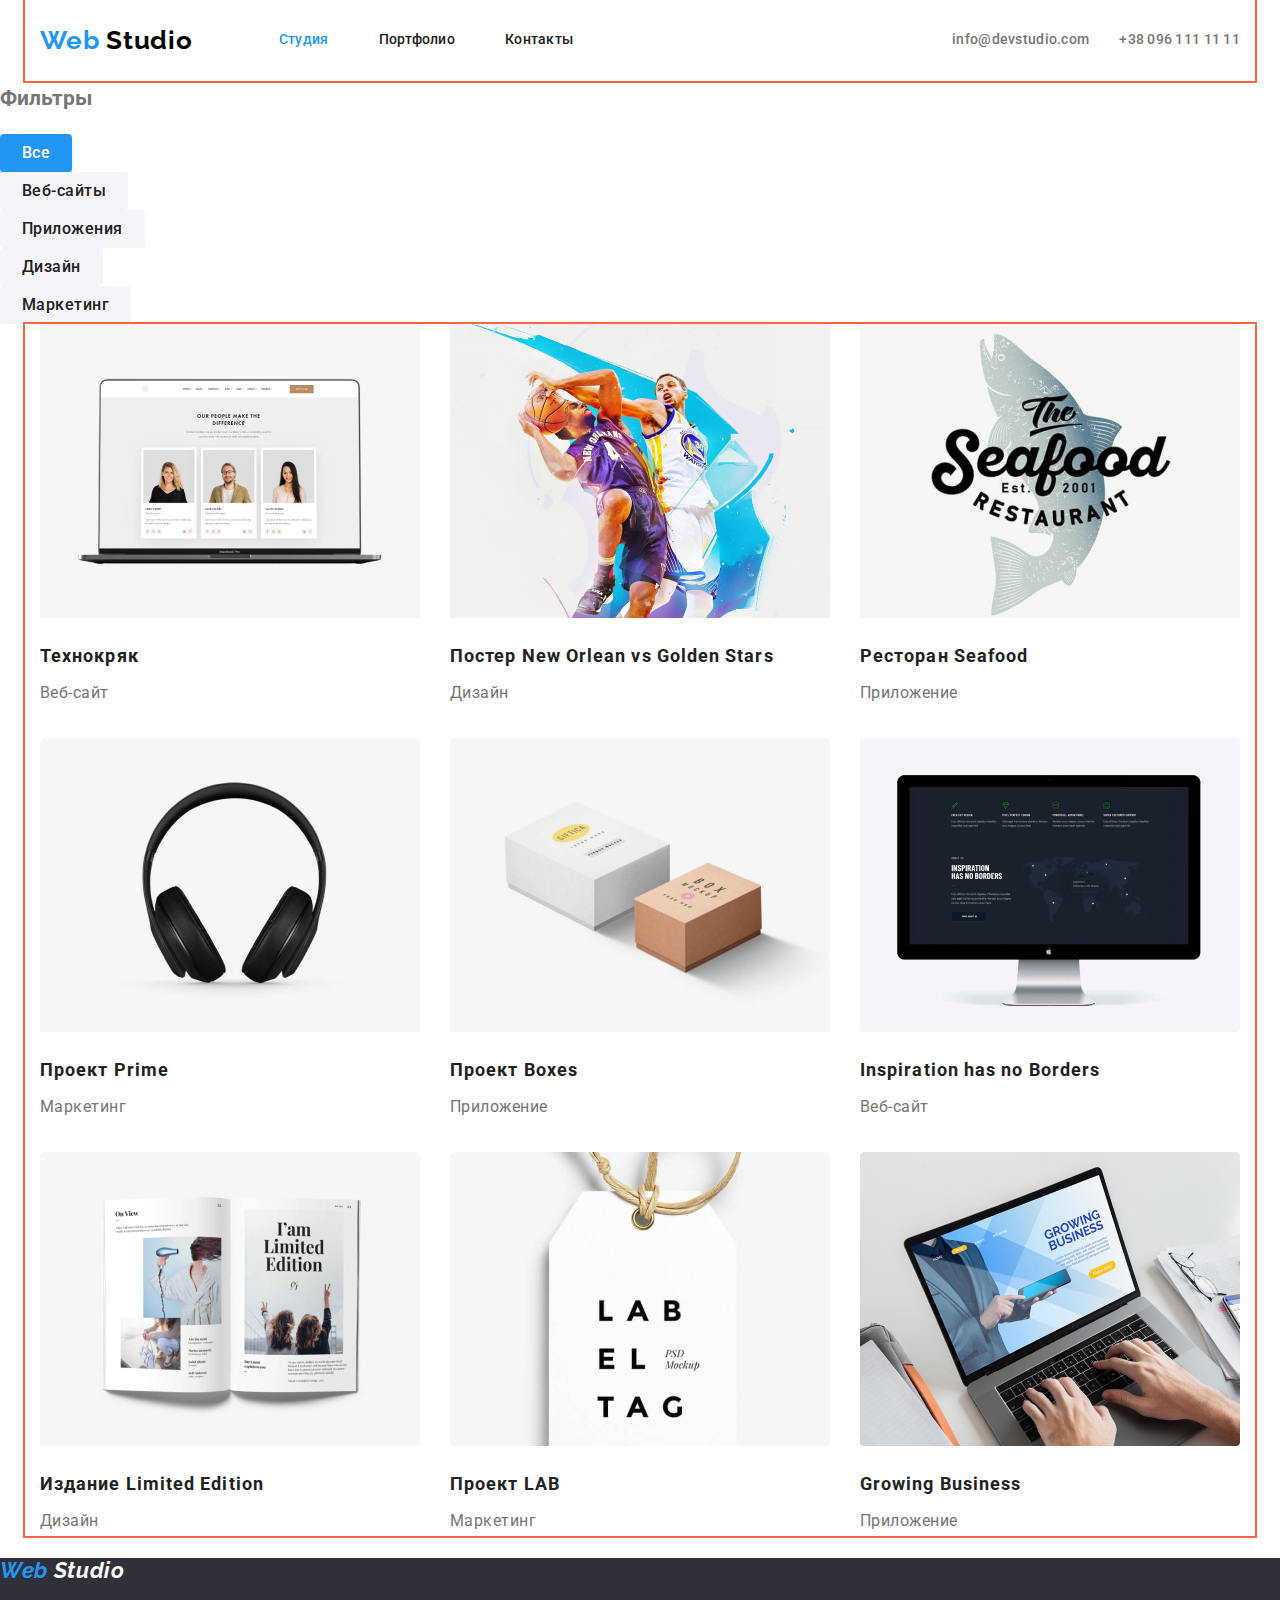
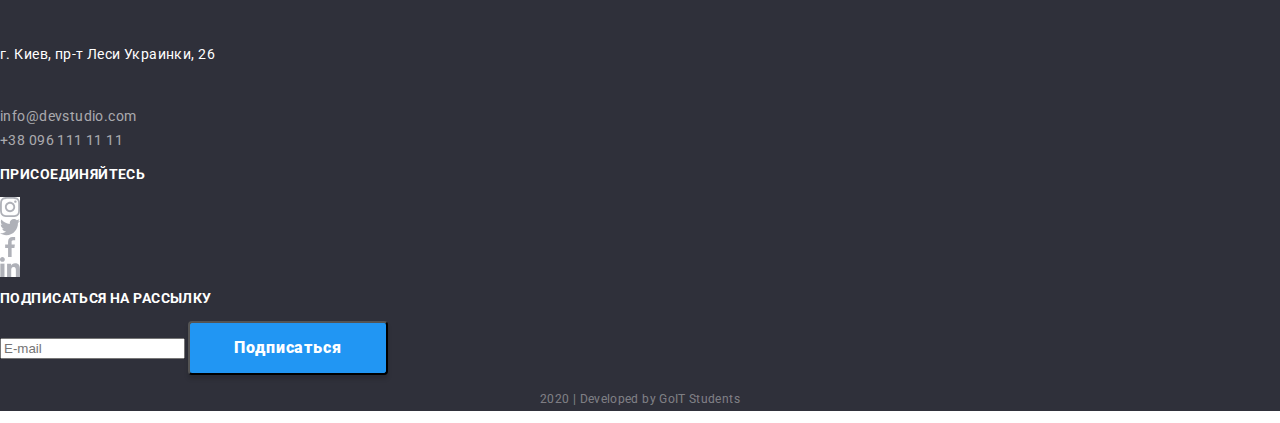
==== portfolio.html @ 49955fef "adds Portfolio examples flex styles" ====
<!DOCTYPE html>
<html lang="en">
<head>
  <meta charset="UTF-8">
  <meta name="viewport" content="width=device-width, initial-scale=1.0">
  <link href="https://fonts.googleapis.com/css2?family=Raleway:wght@700&family=Roboto:wght@400;500;700;900&display=swap" rel="stylesheet">
  <link rel="stylesheet" href="./css/styles.css">
  <title>Portfolio</title>
</head>
<body>
  <header>
    <div class="container topline">
      <nav class="main-nav"> 
        <a href="./index.html" class="logo ancor"><span class="web">Web</span> Studio</a>
  
        <ul class="site-nav list">
          <li class="item"><a href="./index.html" class="link current ancor">Студия</a></li>
          <li class="item"><a href="./portfolio.html" class="link ancor">Портфолио</a></li>
          <li class="item"><a href="#" class="link ancor">Контакты</a></li>
        </ul>
      </nav>
  
      <ul class="site-auth list">
        <li class="item"><a href="mailto:info@devstudio.com" class="link ancor">
          <!-- <img src="./images/mail.svg" alt="иконка"/> -->
          info@devstudio.com</a></li>
        <li class="item"><a href="tel:+380961111111" class="link ancor">
          <!-- <img src="./images/tel.svg" alt="иконка"/> -->
          +38 096 111 11 11</a></li>
      </ul>
    </div>
  </header>

  <main class="main">

  <!-- Filters -->
  <section>
    <h2>Фильтры</h2> <!--заголовок должен быть скрыт  -->
    <ul class="list">
      <li><a href="#" class="button-primary ancor">Все</a></li>
      <li><a href="#" class="button-secondary ancor">Веб-сайты</a></li>
      <li><a href="#" class="button-secondary ancor">Приложения</a></li>
      <li><a href="#" class="button-secondary ancor">Дизайн</a></li>
      <li><a href="#" class="button-secondary ancor">Маркетинг</a></li>
    </ul>
  </section>

  
  <!-- Rows -->
  <section>
    <h1 class="examples-main-header">Примеры работ</h1> <!-- заголовок должен быть скрыт  -->
    <div class="container">
      <ul class="examples list flex-examples">
        <li class="flex-examples-elements">
          <a href="#"><img src="./images/techno.jpg" alt="Технокряк"></a>
          <p class="examples-text">Технокряк это современная площадка распространения коронавируса. Компании используют эту платформу для цифрового шпионажа и атак на защищённые сервера конкурентов.</p>
          <h2 class="examples-headings">Технокряк</h2>
          <p class="examples-type">Веб-сайт</p>
        </li>
        <li class="flex-examples-elements">
          <a href="#"><img src="./images/poster.jpg" alt="Постер New Orlean vs Golden Stars"></a>
          <p class="examples-text">Технокряк это современная площадка распространения коронавируса. Компании используют эту платформу для цифрового шпионажа и атак на защищённые сервера конкурентов.</p>
          <h2 class="examples-headings">Постер New Orlean vs Golden Stars</h2>
          <p class="examples-type">Дизайн</p>
        </li>
        <li class="flex-examples-elements">
          <a href="#"><img src="./images/seafood.jpg" alt="Ресторан Seafood"></a>
          <p class="examples-text">Технокряк это современная площадка распространения коронавируса. Компании используют эту платформу для цифрового шпионажа и атак на защищённые сервера конкурентов.</p>
          <h2 class="examples-headings">Ресторан Seafood</h2>
          <p class="examples-type">Приложение</p>
        </li>
        <li class="flex-examples-elements">
          <a href="#"><img src="./images/headphones.jpg" alt="Наушники"></a>
          <p class="examples-text">Технокряк это современная площадка распространения коронавируса. Компании используют эту платформу для цифрового шпионажа и атак на защищённые сервера конкурентов.</p>
          <h2 class="examples-headings">Проект Prime</h2>
          <p class="examples-type">Маркетинг</p>
        </li>
        <li class="flex-examples-elements">
          <a href="#"><img src="./images/boxes.jpg" alt="Ящики"></a>
          <p class="examples-text">Технокряк это современная площадка распространения коронавируса. Компании используют эту платформу для цифрового шпионажа и атак на защищённые сервера конкурентов.</p>
          <h2 class="examples-headings">Проект Boxes</h2>
          <p class="examples-type">Приложение</p>
        </li>
        <li class="flex-examples-elements">
          <a href="#"><img src="./images/comp.jpg" alt="Монитор"></a>
          <p class="examples-text">Технокряк это современная площадка распространения коронавируса. Компании используют эту платформу для цифрового шпионажа и атак на защищённые сервера конкурентов.</p>
          <h2 class="examples-headings">Inspiration has no Borders</h2>
          <p class="examples-type">Веб-сайт</p>
        </li>
        <li class="flex-examples-elements">
          <a href="#"><img src="./images/magazine.jpg" alt="Журнал"></a>
          <p class="examples-text">Технокряк это современная площадка распространения коронавируса. Компании используют эту платформу для цифрового шпионажа и атак на защищённые сервера конкурентов.</p>
          <h2 class="examples-headings">Издание Limited Edition</h2>
          <p class="examples-type">Дизайн</p>
        </li>
        <li class="flex-examples-elements">
          <a href="#"><img src="./images/lab.jpg" alt="Этикетка"></a>
          <p class="examples-text">Технокряк это современная площадка распространения коронавируса. Компании используют эту платформу для цифрового шпионажа и атак на защищённые сервера конкурентов.</p>
          <h2 class="examples-headings">Проект LAB</h2>
          <p class="examples-type">Маркетинг</p>
        </li>
        <li class="flex-examples-elements">
          <a href="#"><img src="./images/desctop.jpg" alt="Ноутбук"></a>
          <p class="examples-text">Технокряк это современная площадка распространения коронавируса. Компании используют эту платформу для цифрового шпионажа и атак на защищённые сервера конкурентов.</p>
          <h2 class="examples-headings">Growing Business</h2>
          <p class="examples-type">Приложение</p>
        </li>
    </ul>
     
    </div>
    
  </section>

</main>

 <!-- Footer -->  
 <footer class="footer">
  <address class="address">
    <p class="footer-logo"><span class="web">Web</span> Studio</p><br>
    <p class="exact-address">г. Киев, пр-т Леси Украинки, 26</p> <br>
    <a href="mailto:info@devstudio.com" class="footer-contact ancor">info@devstudio.com</a><br>
    <a href="tel:+380961111111" class="footer-contact ancor">+38 096 111 11 11</a>
  </address>

  <p class="connect">Присоединяйтесь</p>
  <ul class="list">
    <li><a href="#" aria-label="Ссылка на Instagram"><img src="./images/insta_white.svg" alt="Instagram"></a></li>
    <li><a href="#" aria-label="Ссылка на Twitter"><img src="./images/twit.svg" alt="Twitter"></a></li>
    <li><a href="#" aria-label="Ссылка на Facebook"><img src="./images/fb.svg" alt="Facebook"></a></li>
    <li><a href="#" aria-label="Ссылка на Linkedin"><img src="./images/in.svg" alt="Linkedin"></a></li>
  </ul>

  
  <p class="connect">Подписаться на рассылку</p>
  <input type="email" placeholder="E-mail" class="email">
  <button class="button btn-add">Подписаться</button>

  <p class="signature">2020 | Developed by GoIT Students</p>

</footer>

</body>

</html>
---- css/styles.css ----
/* Палитра */
:root {
  --primary-text-color: #757575;
  --titles-text-color: #212121;
  --accent-text-color: #2196F3;
  --main-title-color: #FFFFFF;
  --logo-text-color: #000000;
  --header-background-color: #FFFFFF;
  --main-background-color: #ffffff;
  --team-background-color: #F5F4FA;
  --footer-background-color: #2F303A;
  --footer-opaque-color: rgba(255, 255, 255, 0.6);
  --signature-text-color: rgba(255, 255, 255, 0.4);
}

html {
  box-sizing: border-box;
}

*,
*::before,
*::after {
  box-sizing: inherit;
}
/* Утилиты */
/* хотя можно было просто к <ul> и <a> применить глобально */
.list {
  list-style: none;
  padding: 0;
  margin: 0;
}

.ancor {
  text-decoration: none;
}

img {
 display: block;
}

h1, h2, h3 {
  margin-top: 0;
  /* margin-bottom: 0; */
}


body {
  color: var(--primary-text-color);
  font-family: Roboto, sans-serif;
  font-weight: 400;
  font-size: 14px;
  line-height: 1.71;
  margin: 0;
}

.container {
  width: 1230px;
  padding-left: 15px;
  padding-right: 15px;
  margin-left: auto;
  margin-right: auto;
  outline: 2px solid tomato;
}


/* Header */

header {
  background-color: var(--header-background-color);
}

.logo {
  display: block;
  padding-top: 25px;
  padding-bottom: 25px;

  font-family: Raleway;
  font-style: normal;
  font-weight: 700;
  font-size: 26px;
  line-height: 1.19;
  letter-spacing: 0.03em;
  color: var(--logo-text-color);
  }

.logo .web {
  color: var(--accent-text-color);
}

/* Whole header */
.topline {
  display: flex;
  align-items: center;
}


/* Main nav  */
.main-nav {
  display: flex;
  
}

/* Site nav */
.site-nav {
  display: flex;
  margin-left: 86px;
}

.site-nav .item + .item {
  margin-left: 50px;
}

.site-nav .link {
  display: block;
  padding-top: 32px;
  padding-bottom: 32px;

  font-weight: 500;
  line-height: 1.14;
  letter-spacing: 0.02em;
  color: var(--titles-text-color);
  
}

.site-nav .link:hover,
.site-nav .link:focus {
  color: var(--accent-text-color);
}

.site-nav .link.current {
  color: var(--accent-text-color);
}

/* Site auth */
.site-auth {
  display: flex;
  margin-left: auto;
}

.site-auth .item + .item {
  margin-left: 30px;
}

.site-auth .link {
  display: block;
  padding-top: 32px;
  padding-bottom: 32px;

  font-weight: 500;
  line-height: 1.14;
  letter-spacing: 0.02em;
  color: var(--primary-text-color);
}

.site-auth .link:hover,
.site-auth .link:focus {
  color: var(--accent-text-color);
}

/* Hero */
.hero {
  text-align: center;
}

.hero .hero-title {
  margin-top: o;
  margin-bottom: 46px;
  
  font-weight: 900;
  font-size: 44px;
  line-height: 1.36;
  letter-spacing: 0.06em;
  text-transform: uppercase;
  color: var(--main-title-color);
  background-color: #2196F3; /* will be removed later */
}

/* Buttons */
/* button for index.html */
.button {
  display: inline-block;
  border-radius: 4px;
  padding: 10px 32px;
  min-width: 200px;
  text-align: center;

  font-weight: 700;
  font-size: 16px;
  line-height: 1.87;
  letter-spacing: 0.06em;
  color: var(--main-title-color);
  background-color: var(--accent-text-color);
  box-shadow: 0px 4px 4px rgba(0, 0, 0, 0.15);

}

/* buttons for portfolio.html */
.button-primary {
  display: inline-block;
  border-radius: 4px;
  padding: 6px 22px;
  text-align: center;

  font-weight: 500;
  font-size: 16px;
  line-height: 1.62;
  letter-spacing: 0.03em;
  color: var(--main-title-color);
  background-color: var(--accent-text-color);
  box-shadow: 0px 2px 2px rgba(0, 0, 0, 0.12), 0px 1px 2px rgba(0, 0, 0, 0.08), 0px 3px 1px rgba(0, 0, 0, 0.1);

}

.button-secondary {
  display: inline-block;
  border-radius: 4px;
  padding: 6px 22px;
  text-align: center;

  font-weight: 500;
  font-size: 16px;
  line-height: 1.62;
  letter-spacing: 0.03em;
  color: var(--titles-text-color);
  background-color: var(--team-background-color);
}
/* Advantages */
.advantages {
  padding-top: 94px;
  padding-bottom: 94px;
  background-color: var(--main-background-color);
}

.advantages h2 {
  display: none;
}

.advantages .advantages-titles {
  margin-bottom: 10px;

  font-weight: 700;
  font-size: 14px;
  line-height: 1.14x;
  letter-spacing: 0.03em;
  text-transform: uppercase;
  color: var(--titles-text-color);
}

.advantages .advantages-text {
  margin-top: 0;
  margin-bottom: 0;

  letter-spacing: 0.03em;
}

.list .advan-img {
  margin-bottom: 30px;
}


/* General for specialization, team and customers h2*/
.section-title {
  font-weight: 700;
  font-size: 36px;
  line-height: 1.17;
  text-align: center;
  letter-spacing: 0.03em;
  color: var(--titles-text-color);
}

/* What we do */
.specialization {
  background-color: var(--main-background-color);
}

.specialization .spec-titles {
  font-weight: 700;
  font-size: 14px;
  line-height: 1.14;
  letter-spacing: 0.03em;
  text-transform: uppercase;
  color: var(--main-title-color);
  background-color: var(--accent-text-color); /* временно */
}

/* Our team */
.team {
  background-color: var(--team-background-color);
}

.team .team-names {
  font-weight: 500;
  font-size: 16px;
  line-height: 1.19;
  letter-spacing: 0.03em;
  color: var(--titles-text-color);
}

.team .team-jobs {
  font-size: 16px;
  line-height: 1.19;
  letter-spacing: 0.03em;
}

/* Regular customers */
.customers {
  background-color: var(--main-background-color);
}

/* Footer */
.footer {
  background-color: var(--footer-background-color);
}
.footer-logo {
  font-family: Raleway;
  font-weight: 700;
  font-size: 22px;
  line-height: 1.18;
  letter-spacing: 0.03em;
  color: var(--main-title-color);
}

.footer-logo .web{
  color: var(--accent-text-color);
}

.address .exact-address {
  font-style: normal;
  letter-spacing: 0.03em;
  color: var(--main-title-color);
}

.address .footer-contact {
  font-style: normal;
  letter-spacing: 0.03em;
  color: var(--footer-opaque-color);
}

.footer .connect {
  font-weight: 700;
  line-height: 1.14;
  letter-spacing: 0.03em;
  text-transform: uppercase;
  color: var(--main-title-color);
}

.connect .email {
font-size: 16px;
line-height: 1.87;
letter-spacing: 0.03em;
color: var(--footer-opaque-color);
}

.btn-add {
  font-weight: 900;
  font-family: Roboto;
}

.signature {
font-size: 12px;
line-height: 2;
text-align: center;
letter-spacing: 0.03em;
color: var(--signature-text-color);
}

/* Portfolio.css (exept buttons) */
.flex-examples {
  display: flex;
  flex-wrap: wrap;
}

.flex-examples-elements {
  width: 380px;
}

.flex-examples-elements:not(:nth-child(3n)) {
  margin-right: 30px;
}

.flex-examples-elements:not(:nth-last-child(-n+3)) {
  margin-bottom: 30px;
}

.examples-main-header {
  display: none;
}

.examples .examples-headings {
  margin-top: 20px;
  margin-bottom: 4px;

  font-weight: 700;
  font-size: 18px;
  line-height: 2;
  letter-spacing: 0.06em;
  color: var(--titles-text-color);
}

.examples .examples-type {
  margin-top: 0;
  margin-bottom: 0;

  font-family: Roboto;
  font-style: normal;
  font-weight: normal;
  font-size: 16px;
  line-height: 1.87;
  letter-spacing: 0.03em;
  color: var(--primary-text-color);
}

.examples .examples-text {
  display: none;   /* временно */

  font-size: 18px;
  line-height: 1.55;
  letter-spacing: 0.03em;
  color: var(--main-title-color);
background-color: var(--accent-text-color); /* temporary */
}

.main {
  background-color: var(--main-title-color);
}
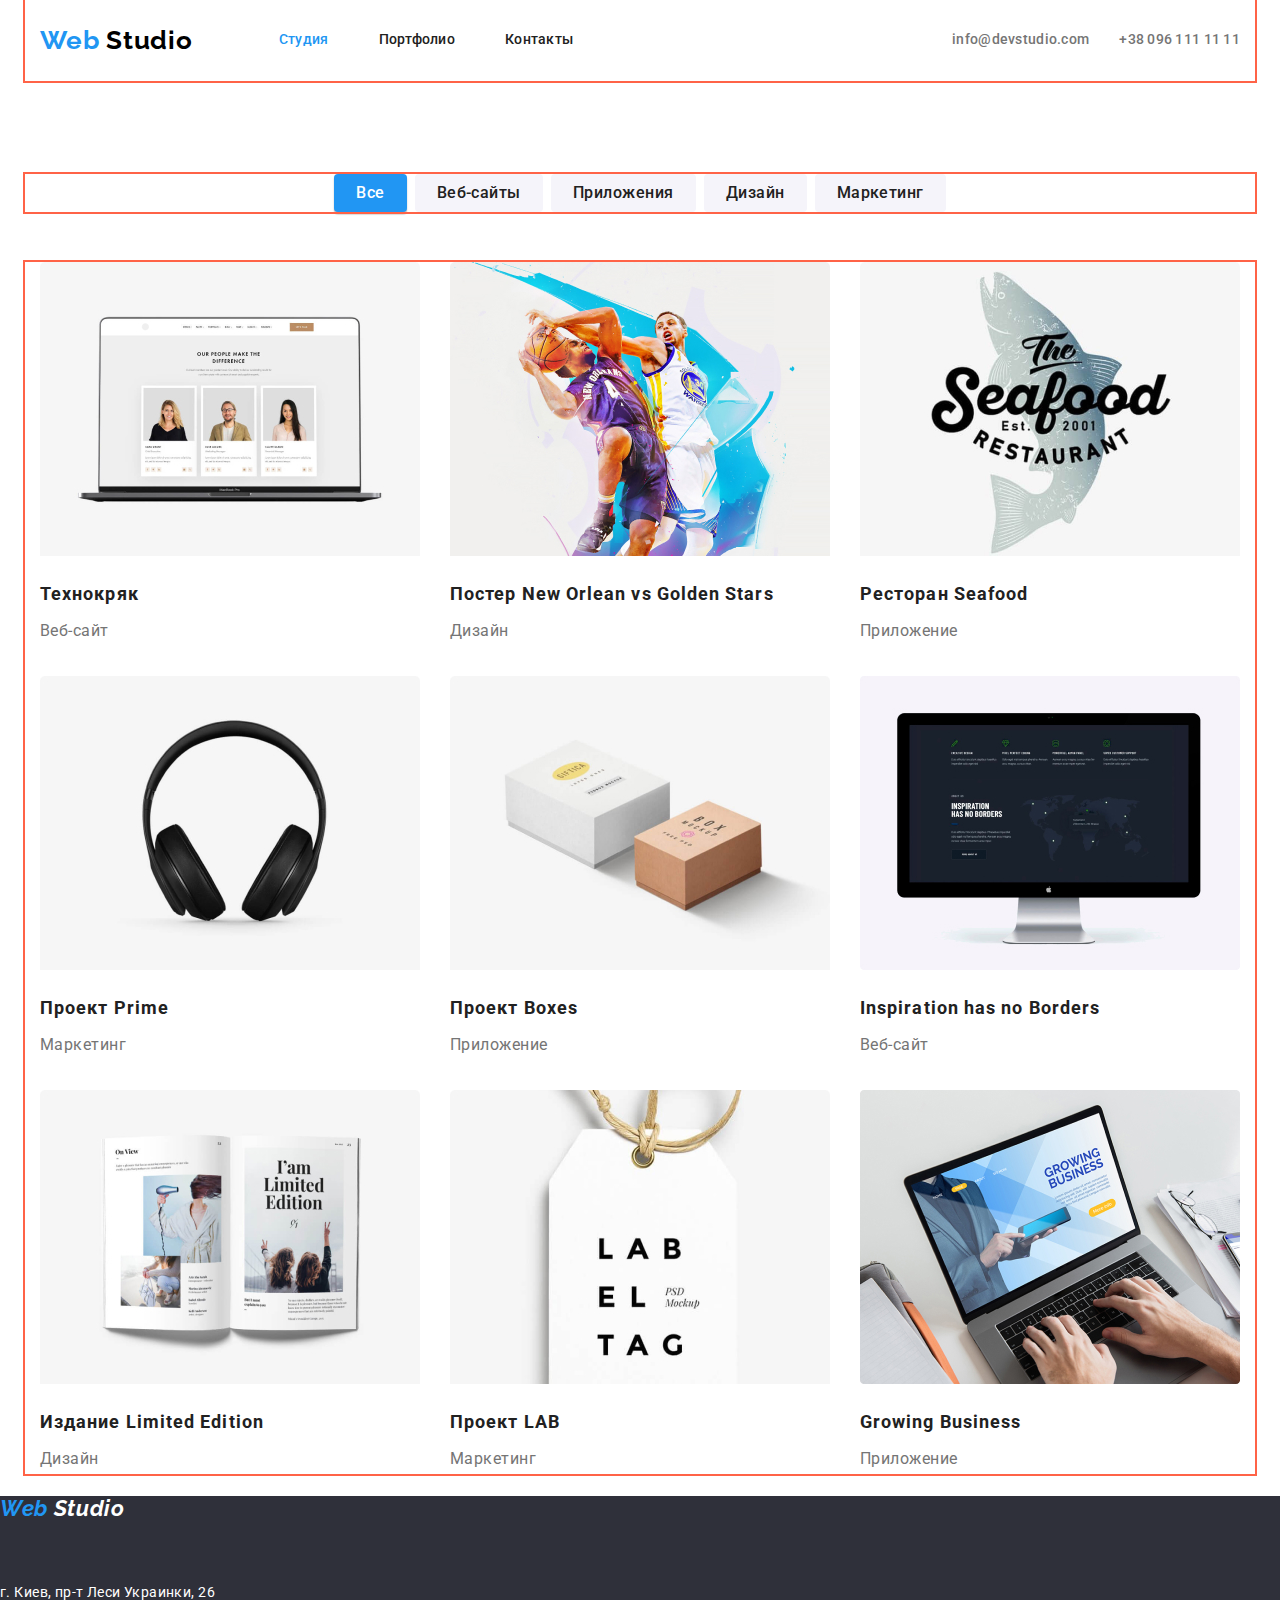
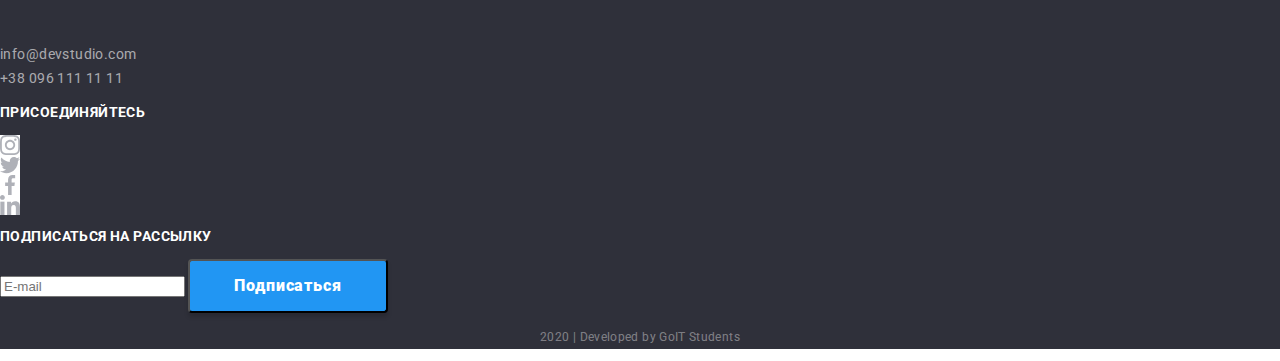
==== commit 3e22fe6e: "adds Portfolio filters positioning" ====
--- a/portfolio.html
+++ b/portfolio.html
@@ -34,21 +34,23 @@
   <main class="main">
 
   <!-- Filters -->
-  <section>
-    <h2>Фильтры</h2> <!--заголовок должен быть скрыт  -->
-    <ul class="list">
-      <li><a href="#" class="button-primary ancor">Все</a></li>
-      <li><a href="#" class="button-secondary ancor">Веб-сайты</a></li>
-      <li><a href="#" class="button-secondary ancor">Приложения</a></li>
-      <li><a href="#" class="button-secondary ancor">Дизайн</a></li>
-      <li><a href="#" class="button-secondary ancor">Маркетинг</a></li>
+  <section class="filters">
+    <h2 class="filters-header">Фильтры</h2> 
+    <ul class="list container">
+      <div class="filters-list">
+        <li class="item"><a href="#" class="button-primary ancor">Все</a></li>
+        <li class="item"><a href="#" class="button-secondary ancor">Веб-сайты</a></li>
+        <li class="item"><a href="#" class="button-secondary ancor">Приложения</a></li>
+        <li class="item"><a href="#" class="button-secondary ancor">Дизайн</a></li>
+        <li class="item"><a href="#" class="button-secondary ancor">Маркетинг</a></li>
+      </div>
     </ul>
   </section>
 
   
   <!-- Rows -->
   <section>
-    <h1 class="examples-main-header">Примеры работ</h1> <!-- заголовок должен быть скрыт  -->
+    <h1 class="examples-main-header">Примеры работ</h1> 
     <div class="container">
       <ul class="examples list flex-examples">
         <li class="flex-examples-elements">
--- a/css/styles.css
+++ b/css/styles.css
@@ -357,14 +357,34 @@
 }
 
 .signature {
-font-size: 12px;
-line-height: 2;
-text-align: center;
-letter-spacing: 0.03em;
-color: var(--signature-text-color);
+  font-size: 12px;
+  line-height: 2;
+  text-align: center;
+  letter-spacing: 0.03em;
+  color: var(--signature-text-color);
 }
 
 /* Portfolio.css (exept buttons) */
+
+/* Filters  */
+.filters {
+  padding-top: 93px;
+  padding-bottom: 50px;
+}
+.filters-header {
+  display: none;
+}
+
+.filters-list {
+  display: flex;
+  justify-content: center;
+}
+
+.filters-list .item + .item {
+  margin-left: 8px;
+}
+
+/* Examples  */
 .flex-examples {
   display: flex;
   flex-wrap: wrap;
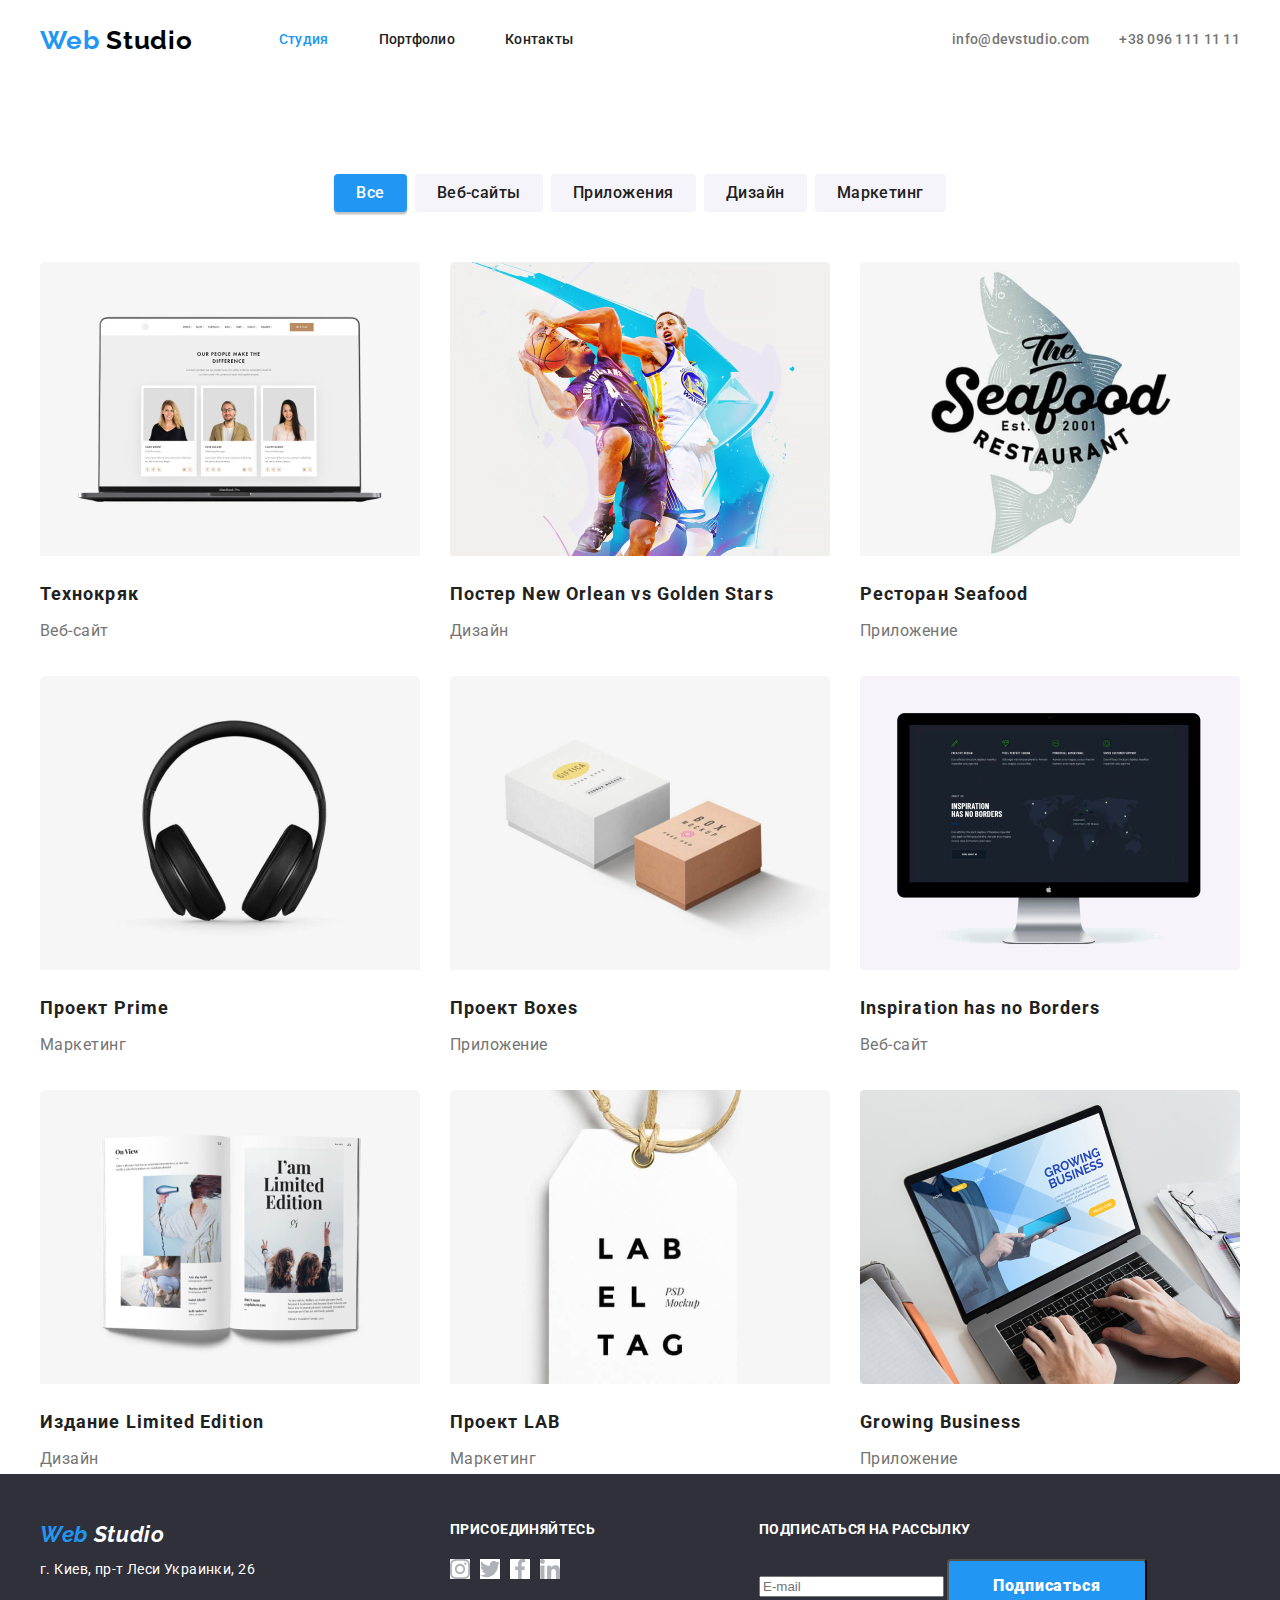
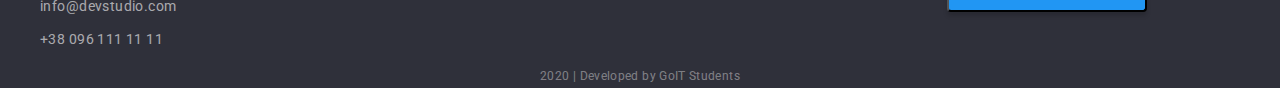
==== commit 3e84fd81: "adds footer css" ====
--- a/portfolio.html
+++ b/portfolio.html
@@ -117,26 +117,31 @@
 
  <!-- Footer -->  
  <footer class="footer">
-  <address class="address">
-    <p class="footer-logo"><span class="web">Web</span> Studio</p><br>
-    <p class="exact-address">г. Киев, пр-т Леси Украинки, 26</p> <br>
-    <a href="mailto:info@devstudio.com" class="footer-contact ancor">info@devstudio.com</a><br>
-    <a href="tel:+380961111111" class="footer-contact ancor">+38 096 111 11 11</a>
-  </address>
+  <div class="container footer-flex">
+    <address class="address footer-container">
+      <p class="footer-logo"><span class="web">Web</span> Studio</p>
+      <p class="exact-address">г. Киев, пр-т Леси Украинки, 26</p> 
+      <a href="mailto:info@devstudio.com" class="footer-contact ancor">info@devstudio.com</a>
+      <a href="tel:+380961111111" class="footer-contact ancor">+38 096 111 11 11</a>
+    </address>
 
-  <p class="connect">Присоединяйтесь</p>
-  <ul class="list">
-    <li><a href="#" aria-label="Ссылка на Instagram"><img src="./images/insta_white.svg" alt="Instagram"></a></li>
-    <li><a href="#" aria-label="Ссылка на Twitter"><img src="./images/twit.svg" alt="Twitter"></a></li>
-    <li><a href="#" aria-label="Ссылка на Facebook"><img src="./images/fb.svg" alt="Facebook"></a></li>
-    <li><a href="#" aria-label="Ссылка на Linkedin"><img src="./images/in.svg" alt="Linkedin"></a></li>
-  </ul>
-
-  
-  <p class="connect">Подписаться на рассылку</p>
-  <input type="email" placeholder="E-mail" class="email">
-  <button class="button btn-add">Подписаться</button>
-
+    <div class="connect-container footer-container">
+      <p class="connect">Присоединяйтесь</p>
+    <ul class="list icons-footer">
+      <li class="icon"><a href="#" aria-label="Ссылка на Instagram"><img src="./images/insta_white.svg" alt="Instagram"></a></li>
+      <li class="icon"><a href="#" aria-label="Ссылка на Twitter"><img src="./images/twit.svg" alt="Twitter"></a></li>
+      <li class="icon"><a href="#" aria-label="Ссылка на Facebook"><img src="./images/fb.svg" alt="Facebook"></a></li>
+      <li class="icon"><a href="#" aria-label="Ссылка на Linkedin"><img src="./images/in.svg" alt="Linkedin"></a></li>
+    </ul>
+    </div>
+      
+    <div class="footer-container">
+      <p class="connect">Подписаться на рассылку</p>
+      <input type="email" placeholder="E-mail" class="email">
+      <button class="button btn-add">Подписаться</button>
+    </div>
+    
+  </div>
   <p class="signature">2020 | Developed by GoIT Students</p>
 
 </footer>
--- a/css/styles.css
+++ b/css/styles.css
@@ -59,7 +59,7 @@
   padding-right: 15px;
   margin-left: auto;
   margin-right: auto;
-  outline: 2px solid tomato;
+ 
 }
 
 
@@ -224,11 +224,18 @@
   color: var(--titles-text-color);
   background-color: var(--team-background-color);
 }
+
 /* Advantages */
 .advantages {
   padding-top: 94px;
   padding-bottom: 94px;
+
   background-color: var(--main-background-color);
+}
+
+.advantages-list {
+  display: flex;
+  flex-wrap: wrap;
 }
 
 .advantages h2 {
@@ -257,9 +264,18 @@
   margin-bottom: 30px;
 }
 
+.advantages-item {
+  width: 278px;
+}
+
+.advantages-item + .advantages-item {
+  margin-left: 29px;
+}
 
 /* General for specialization, team and customers h2*/
 .section-title {
+  margin-bottom: 50px;
+
   font-weight: 700;
   font-size: 36px;
   line-height: 1.17;
@@ -269,7 +285,21 @@
 }
 
 /* What we do */
+.spec-list {
+  display: flex;
+  flex-wrap: wrap;
+}
+
+/* .spec-item {
+  width: 380px;
+} */
+
+.spec-item + .spec-item {
+  margin-left: 30px;
+}
+
 .specialization {
+  margin-bottom: 94px;
   background-color: var(--main-background-color);
 }
 
@@ -288,7 +318,23 @@
   background-color: var(--team-background-color);
 }
 
+.team-list {
+  display: flex;
+  flex-grow: wrap;
+}
+
+.team-item {
+  text-align: center;
+}
+
+.team-item + .team-item {
+  margin-left: 30px;
+}
+
 .team .team-names {
+  margin-top: 30px;
+  margin-bottom: 10px;
+
   font-weight: 500;
   font-size: 16px;
   line-height: 1.19;
@@ -297,21 +343,59 @@
 }
 
 .team .team-jobs {
+  margin-top: 0;
+  margin-bottom: 16px;
+
   font-size: 16px;
   line-height: 1.19;
   letter-spacing: 0.03em;
+}
+
+.icons-list {
+  display: flex;
+  justify-content: center;
+  margin-bottom: 24px;
+}
+
+.icons-list > li + li {
+  margin-left: 10px;
 }
 
 /* Regular customers */
 .customers {
+  padding-top: 94px;
+  padding-bottom: 94px;
+
   background-color: var(--main-background-color);
 }
 
+.customers-list {
+  display: flex;
+  flex-wrap: wrap;
+  justify-content: center;
+}
+
+.customers-item + .customers-item {
+  margin-left: 30px;
+}
 /* Footer */
+
+/* Adress  */
 .footer {
   background-color: var(--footer-background-color);
 }
+
+.footer-flex {
+  display: flex;
+}
+.footer-container {
+  display: block; 
+}
 .footer-logo {
+  display: block;
+  margin-top: 48px;
+  margin-bottom: 10px;
+
   font-family: Raleway;
   font-weight: 700;
   font-size: 22px;
@@ -324,19 +408,45 @@
   color: var(--accent-text-color);
 }
 
+.address {
+  margin-right: 179px;
+  width: 231px;
+}
 .address .exact-address {
+  margin-top: 0;
+  
   font-style: normal;
   letter-spacing: 0.03em;
   color: var(--main-title-color);
 }
 
 .address .footer-contact {
+  display: block;
+  margin-top: 9px;
+
   font-style: normal;
   letter-spacing: 0.03em;
   color: var(--footer-opaque-color);
 }
 
+/* Connect social  */
+.connect-container {
+  margin-right: 102px;
+  width: 207px;
+}
+
+.icons-footer {
+  display: flex;
+}
+
+.icons-footer .icon + .icon {
+  margin-left: 10px;
+}
+
 .footer .connect {
+  margin-top: 48px;
+  margin-bottom: 21px;
+
   font-weight: 700;
   line-height: 1.14;
   letter-spacing: 0.03em;
@@ -345,10 +455,17 @@
 }
 
 .connect .email {
-font-size: 16px;
-line-height: 1.87;
-letter-spacing: 0.03em;
-color: var(--footer-opaque-color);
+  display: block;
+
+  font-size: 16px;
+  line-height: 1.87;
+  letter-spacing: 0.03em;
+  color: var(--footer-opaque-color);
+}
+
+input::placeholder {
+  width: 270px;
+
 }
 
 .btn-add {
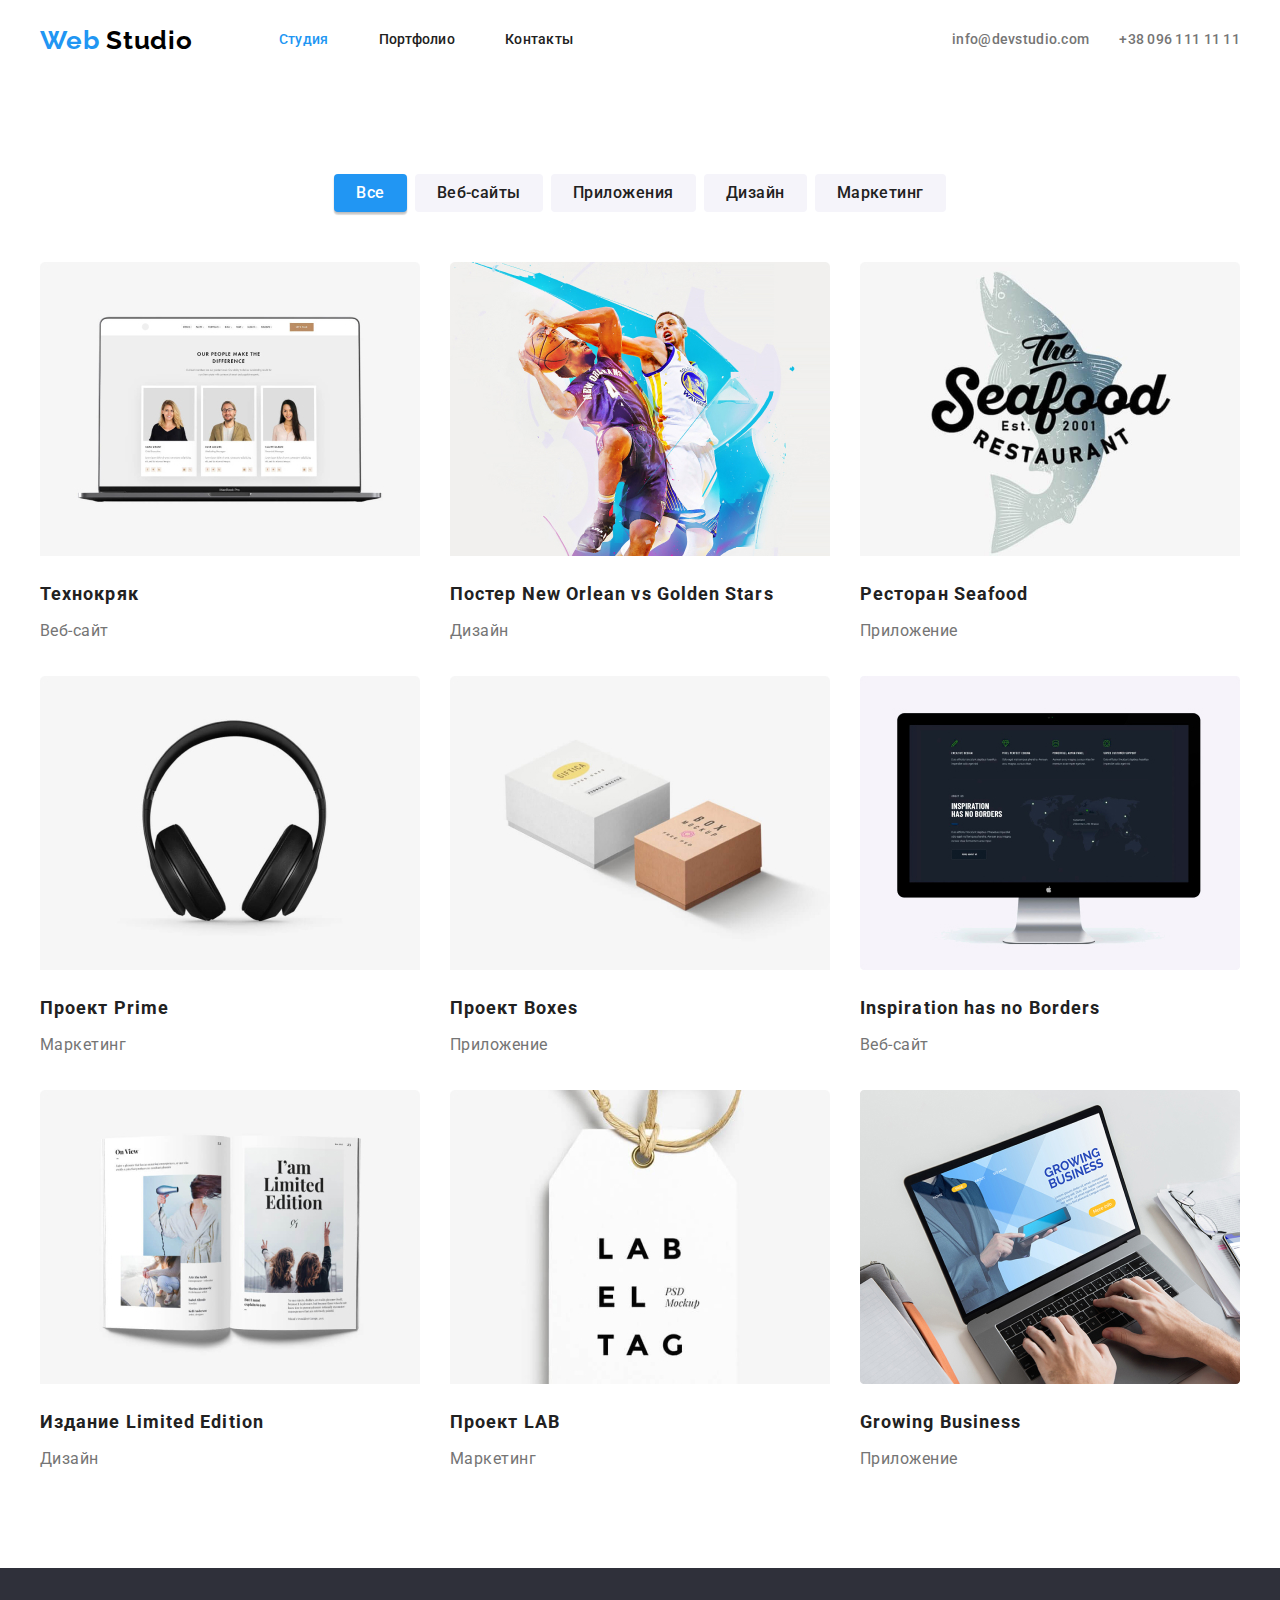
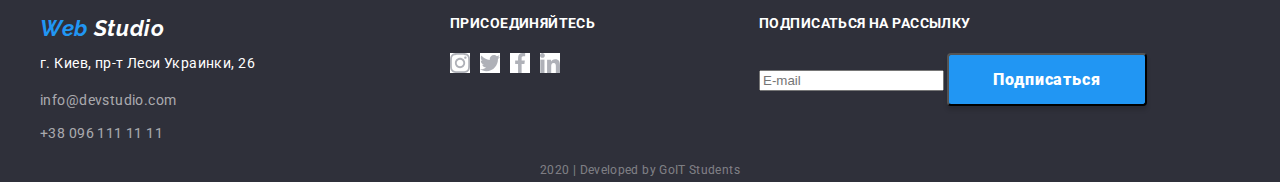
==== commit 254698ad: "fixes portfolio rows padding" ====
--- a/portfolio.html
+++ b/portfolio.html
@@ -49,7 +49,7 @@
 
   
   <!-- Rows -->
-  <section>
+  <section class="rows">
     <h1 class="examples-main-header">Примеры работ</h1> 
     <div class="container">
       <ul class="examples list flex-examples">
--- a/css/styles.css
+++ b/css/styles.css
@@ -502,6 +502,9 @@
 }
 
 /* Examples  */
+.rows {
+  padding-bottom: 94px;
+}
 .flex-examples {
   display: flex;
   flex-wrap: wrap;
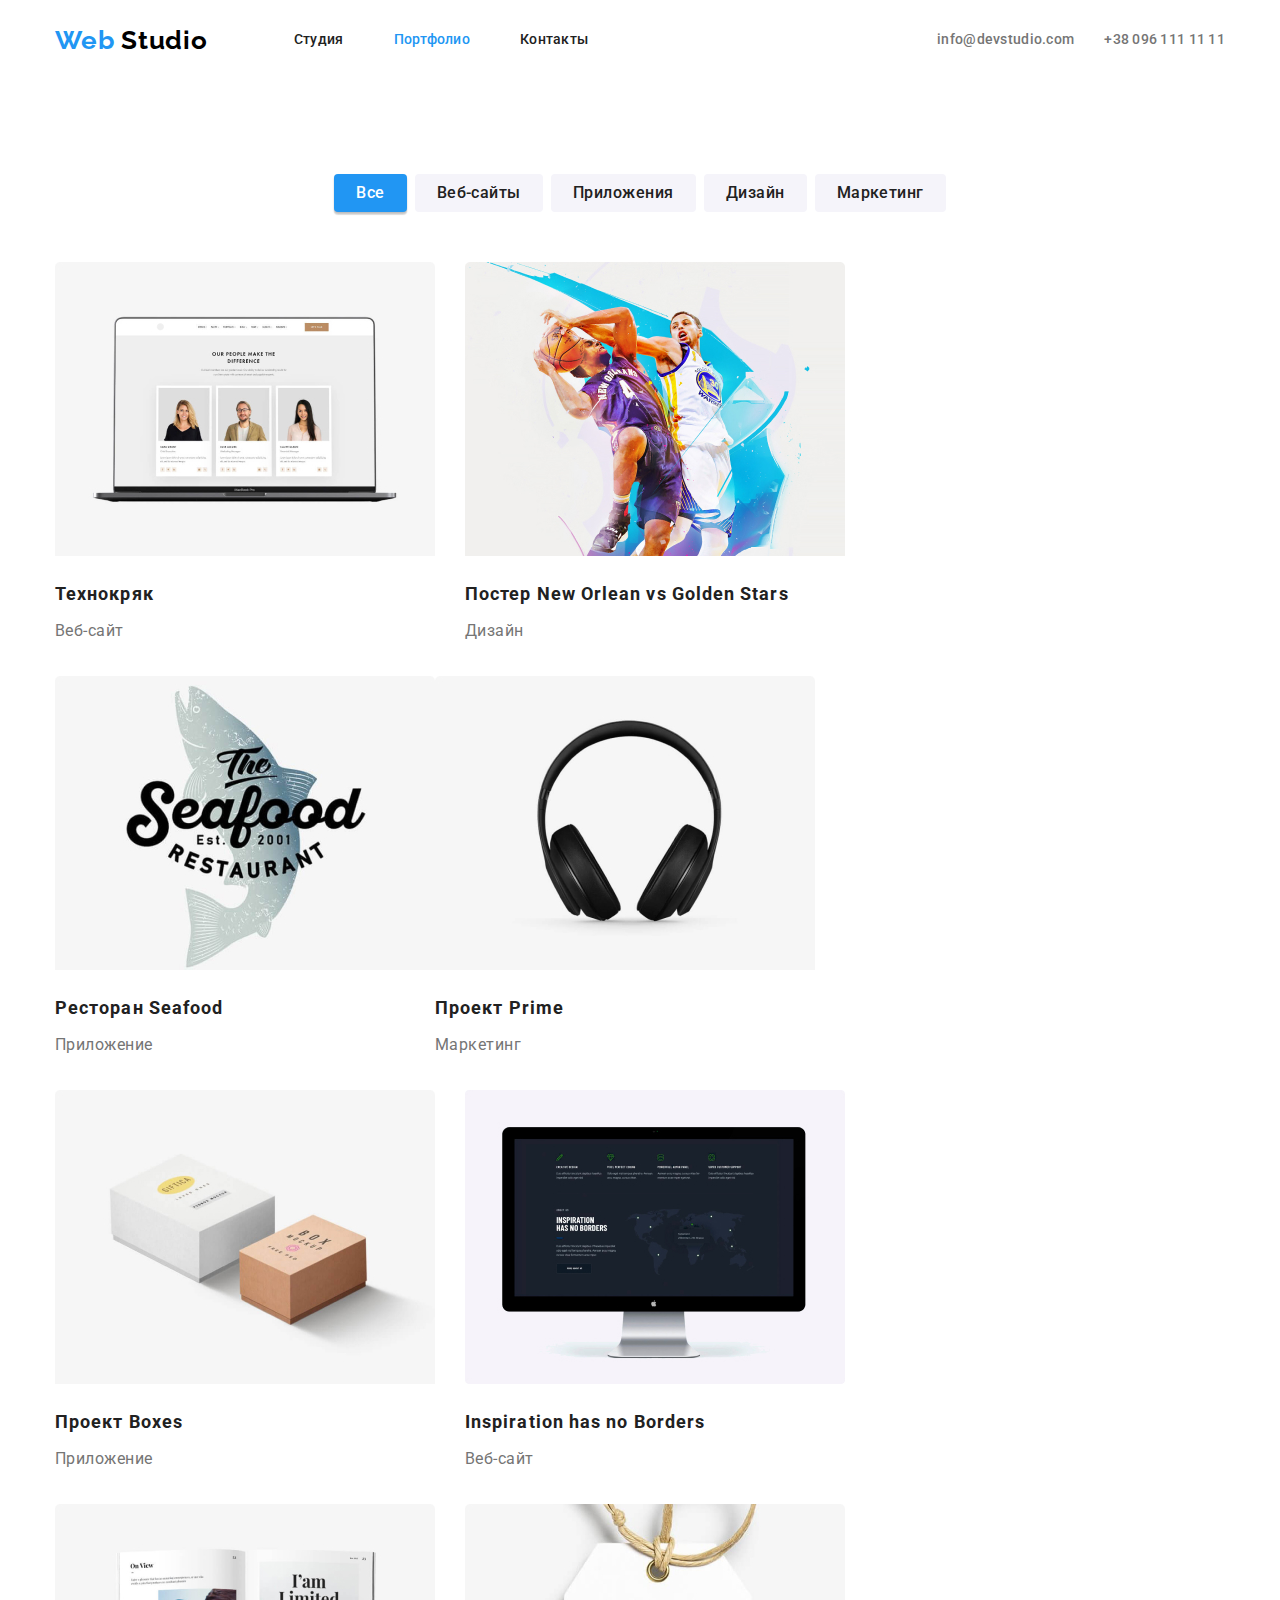
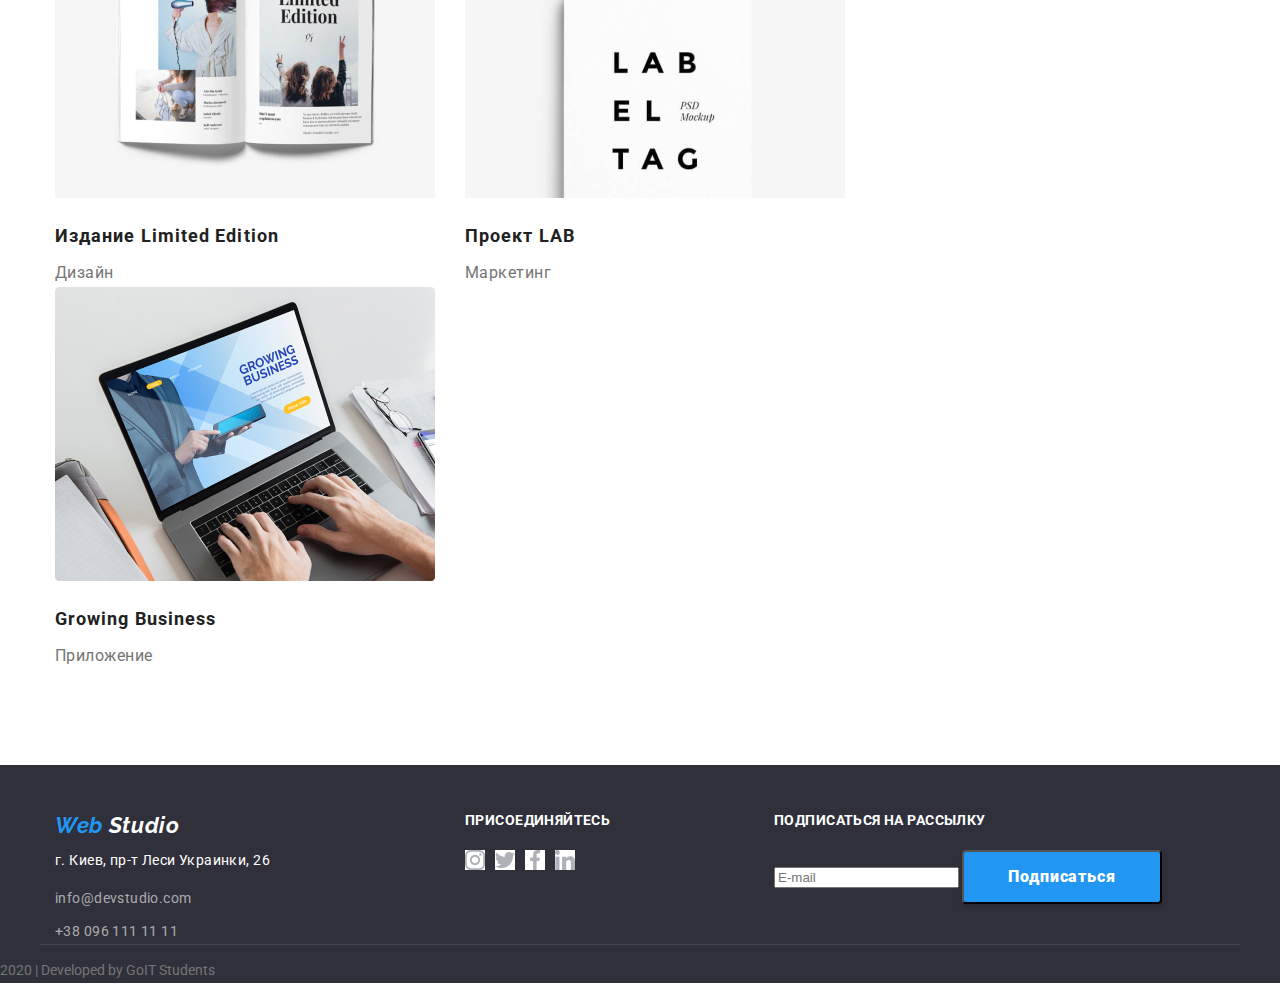
==== commit 27af077a: "вносит изменения дизайнера" ====
--- a/portfolio.html
+++ b/portfolio.html
@@ -14,8 +14,8 @@
         <a href="./index.html" class="logo ancor"><span class="web">Web</span> Studio</a>
   
         <ul class="site-nav list">
-          <li class="item"><a href="./index.html" class="link current ancor">Студия</a></li>
-          <li class="item"><a href="./portfolio.html" class="link ancor">Портфолио</a></li>
+          <li class="item"><a href="./index.html" class="link ancor">Студия</a></li>
+          <li class="item"><a href="./portfolio.html" class="link current ancor">Портфолио</a></li>
           <li class="item"><a href="#" class="link ancor">Контакты</a></li>
         </ul>
       </nav>
--- a/css/styles.css
+++ b/css/styles.css
@@ -54,11 +54,12 @@
 }
 
 .container {
-  width: 1230px;
+  width: 1200px;
   padding-left: 15px;
   padding-right: 15px;
   margin-left: auto;
   margin-right: auto;
+  /* outline: 1px solid red; */
  
 }
 
@@ -228,14 +229,16 @@
 /* Advantages */
 .advantages {
   padding-top: 94px;
+  
+  background-color: var(--main-background-color);
+}
+
+.advantages-list {
+  display: flex;
+  flex-wrap: wrap;
   padding-bottom: 94px;
 
-  background-color: var(--main-background-color);
-}
-
-.advantages-list {
-  display: flex;
-  flex-wrap: wrap;
+  border-bottom: 1px solid #ECECEC;
 }
 
 .advantages h2 {
@@ -265,11 +268,11 @@
 }
 
 .advantages-item {
-  width: 278px;
+  width: calc((100% - 90px) / 4);
 }
 
 .advantages-item + .advantages-item {
-  margin-left: 29px;
+  margin-left: 30px;
 }
 
 /* General for specialization, team and customers h2*/
@@ -282,6 +285,7 @@
   text-align: center;
   letter-spacing: 0.03em;
   color: var(--titles-text-color);
+  
 }
 
 /* What we do */
@@ -290,16 +294,18 @@
   flex-wrap: wrap;
 }
 
-/* .spec-item {
-  width: 380px;
-} */
+.spec-item {
+  width: calc((100% - 60px) / 3);
+}
 
 .spec-item + .spec-item {
   margin-left: 30px;
 }
 
 .specialization {
-  margin-bottom: 94px;
+  padding-top: 94px;
+  padding-bottom: 94px;
+
   background-color: var(--main-background-color);
 }
 
@@ -315,6 +321,9 @@
 
 /* Our team */
 .team {
+  padding-top: 94px;
+  padding-bottom: 94px;
+
   background-color: var(--team-background-color);
 }
 
@@ -324,6 +333,7 @@
 }
 
 .team-item {
+  width: calc((100% - 90px) / 4);
   text-align: center;
 }
 
@@ -375,6 +385,10 @@
   justify-content: center;
 }
 
+.customers-item {
+  width: calc((100% - 150px) / 6);
+}
+
 .customers-item + .customers-item {
   margin-left: 30px;
 }
@@ -387,6 +401,7 @@
 
 .footer-flex {
   display: flex;
+  border-bottom: 1px solid rgba(255, 255, 255, 0.1);
 }
 .footer-container {
   display: block; 
@@ -473,12 +488,16 @@
   font-family: Roboto;
 }
 
-.signature {
+.copyright {
+  padding-top: 18px;
+  padding-bottom: 17px;
+
   font-size: 12px;
   line-height: 2;
   text-align: center;
   letter-spacing: 0.03em;
   color: var(--signature-text-color);
+  
 }
 
 /* Portfolio.css (exept buttons) */
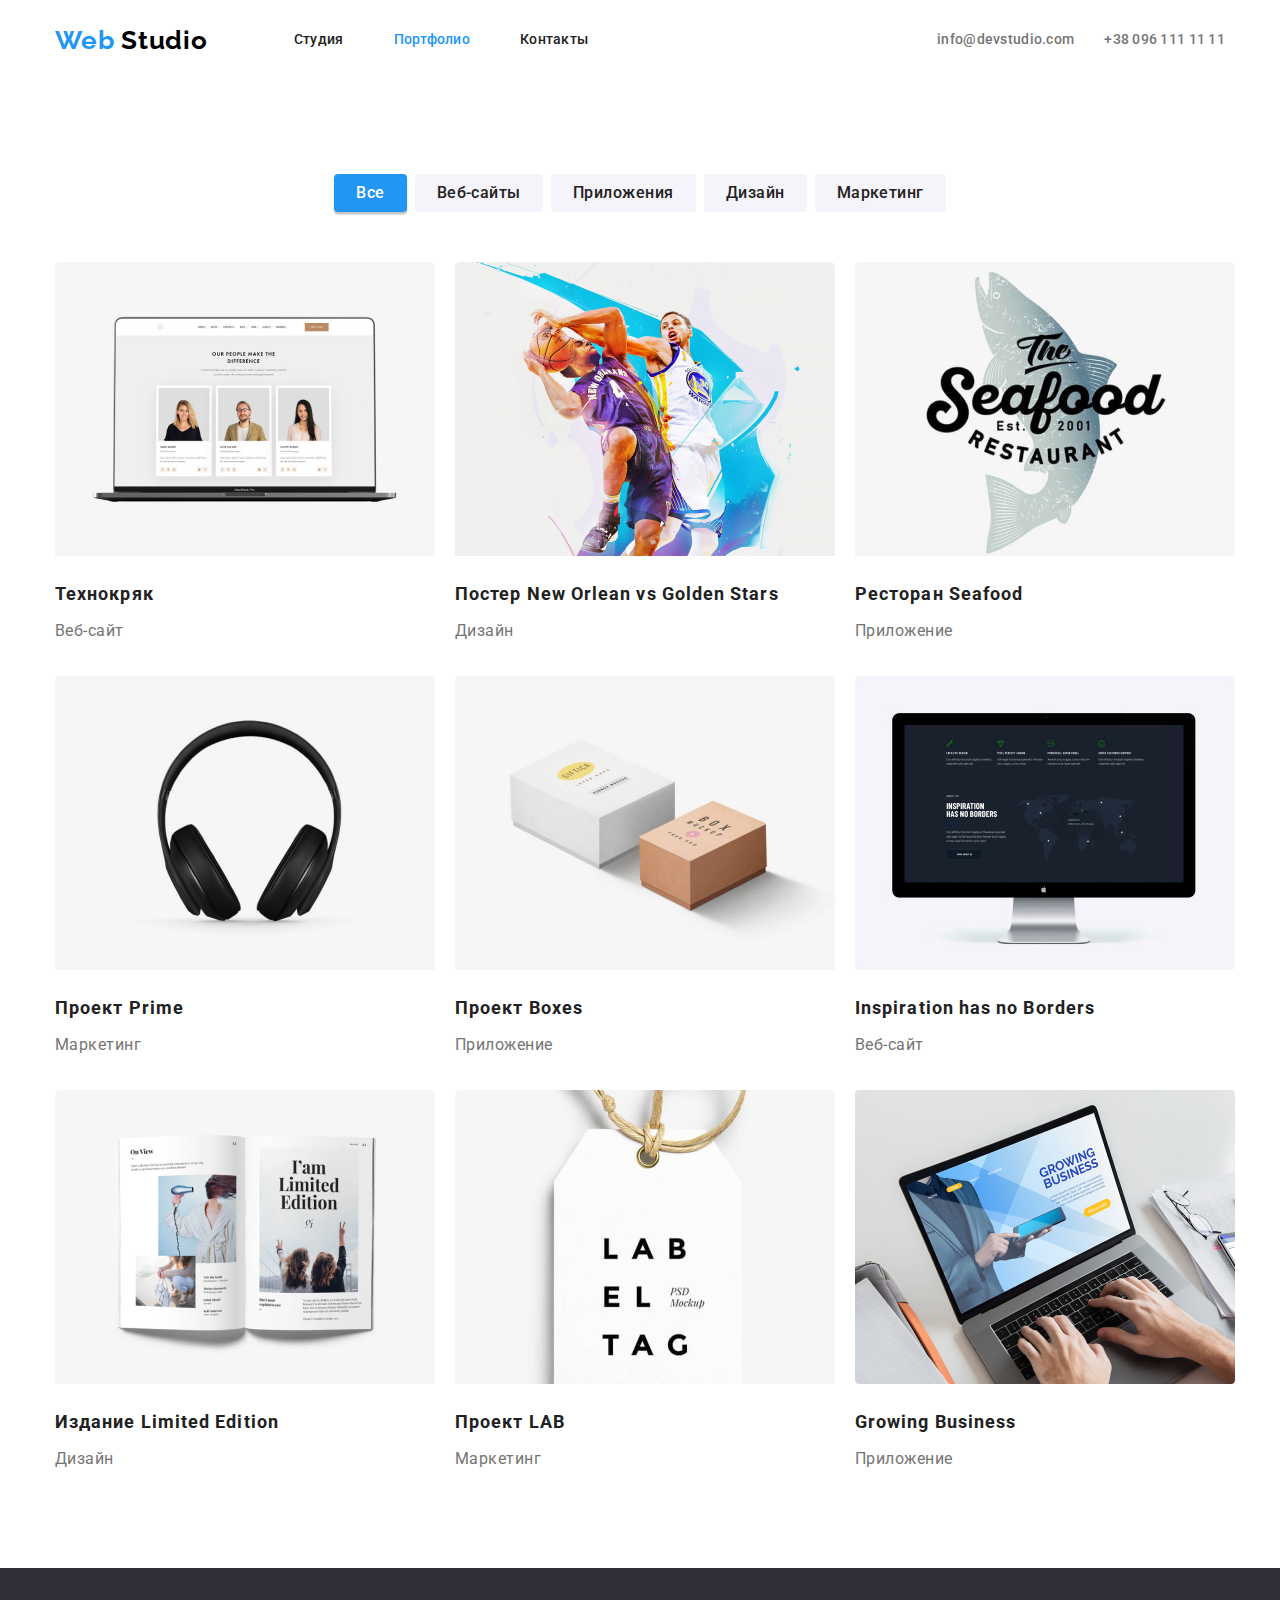
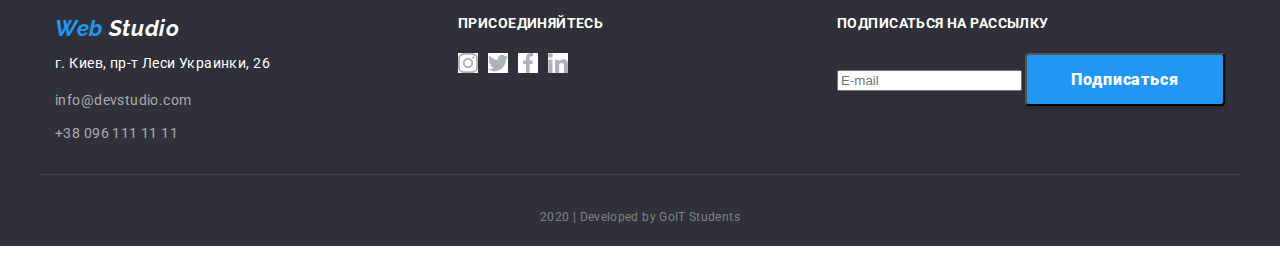
==== commit 0b74c38f: "обновляет футер и портфолио" ====
--- a/portfolio.html
+++ b/portfolio.html
@@ -142,7 +142,7 @@
     </div>
     
   </div>
-  <p class="signature">2020 | Developed by GoIT Students</p>
+  <p class="copyright">2020 | Developed by GoIT Students </p> 
 
 </footer>
 
--- a/css/styles.css
+++ b/css/styles.css
@@ -402,6 +402,7 @@
 .footer-flex {
   display: flex;
   border-bottom: 1px solid rgba(255, 255, 255, 0.1);
+  justify-content: space-between;
 }
 .footer-container {
   display: block; 
@@ -424,8 +425,8 @@
 }
 
 .address {
-  margin-right: 179px;
   width: 231px;
+  padding-bottom: 28px;
 }
 .address .exact-address {
   margin-top: 0;
@@ -446,7 +447,6 @@
 
 /* Connect social  */
 .connect-container {
-  margin-right: 102px;
   width: 207px;
 }
 
@@ -530,7 +530,7 @@
 }
 
 .flex-examples-elements {
-  width: 380px;
+  width: calc((100% - 60px) / 3);
 }
 
 .flex-examples-elements:not(:nth-child(3n)) {
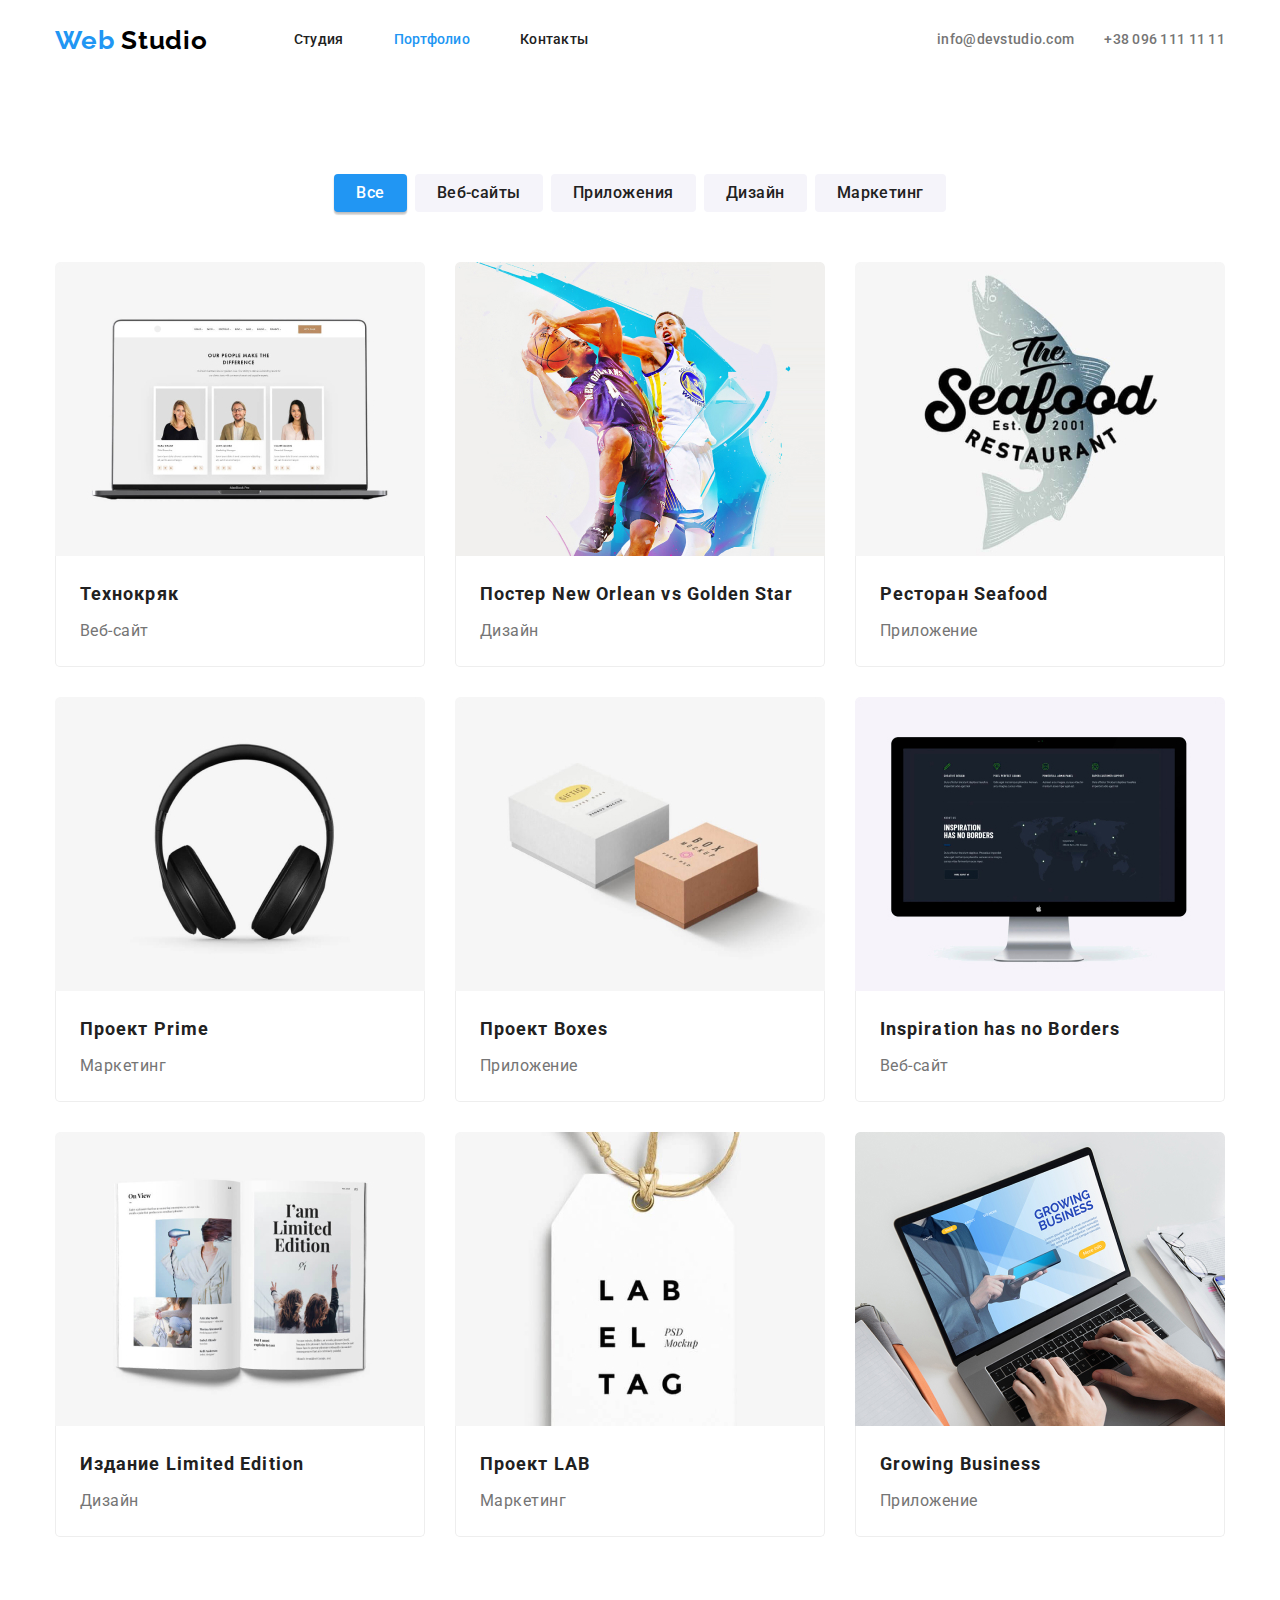
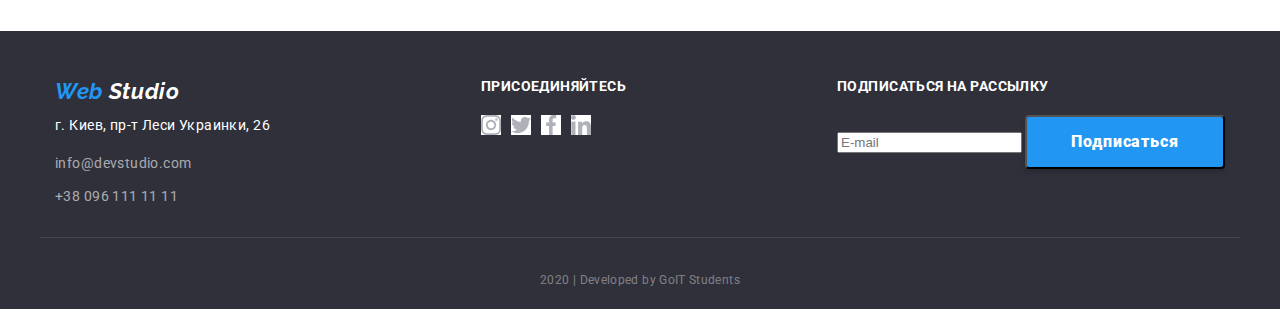
==== commit cb371152: "adds css to cards (team, portfolio)" ====
--- a/portfolio.html
+++ b/portfolio.html
@@ -54,58 +54,76 @@
     <div class="container">
       <ul class="examples list flex-examples">
         <li class="flex-examples-elements">
-          <a href="#"><img src="./images/techno.jpg" alt="Технокряк"></a>
-          <p class="examples-text">Технокряк это современная площадка распространения коронавируса. Компании используют эту платформу для цифрового шпионажа и атак на защищённые сервера конкурентов.</p>
-          <h2 class="examples-headings">Технокряк</h2>
-          <p class="examples-type">Веб-сайт</p>
+          <a href="#"><img src="./images/techno.jpg" alt="Технокряк" width="370"></a>
+          <div class="card-content">
+            <p class="examples-text">Технокряк это современная площадка распространения коронавируса. Компании используют эту платформу для цифрового шпионажа и атак на защищённые сервера конкурентов.</p>
+            <h2 class="examples-headings">Технокряк</h2>
+            <p class="examples-type">Веб-сайт</p>
+          </div>
         </li>
         <li class="flex-examples-elements">
-          <a href="#"><img src="./images/poster.jpg" alt="Постер New Orlean vs Golden Stars"></a>
-          <p class="examples-text">Технокряк это современная площадка распространения коронавируса. Компании используют эту платформу для цифрового шпионажа и атак на защищённые сервера конкурентов.</p>
-          <h2 class="examples-headings">Постер New Orlean vs Golden Stars</h2>
-          <p class="examples-type">Дизайн</p>
+          <a href="#"><img src="./images/poster.jpg" alt="Постер New Orlean vs Golden Stars" width="370"></a>
+          <div class="card-content">
+            <p class="examples-text">Технокряк это современная площадка распространения коронавируса. Компании используют эту платформу для цифрового шпионажа и атак на защищённые сервера конкурентов.</p>
+            <h2 class="examples-headings">Постер New Orlean vs Golden Star</h2>
+            <p class="examples-type">Дизайн</p>
+          </div>
         </li>
         <li class="flex-examples-elements">
-          <a href="#"><img src="./images/seafood.jpg" alt="Ресторан Seafood"></a>
-          <p class="examples-text">Технокряк это современная площадка распространения коронавируса. Компании используют эту платформу для цифрового шпионажа и атак на защищённые сервера конкурентов.</p>
-          <h2 class="examples-headings">Ресторан Seafood</h2>
-          <p class="examples-type">Приложение</p>
+          <a href="#"><img src="./images/seafood.jpg" alt="Ресторан Seafood" width="370"></a>
+          <div class="card-content">
+            <p class="examples-text">Технокряк это современная площадка распространения коронавируса. Компании используют эту платформу для цифрового шпионажа и атак на защищённые сервера конкурентов.</p>
+            <h2 class="examples-headings">Ресторан Seafood</h2>
+            <p class="examples-type">Приложение</p>
+          </div>
         </li>
         <li class="flex-examples-elements">
-          <a href="#"><img src="./images/headphones.jpg" alt="Наушники"></a>
-          <p class="examples-text">Технокряк это современная площадка распространения коронавируса. Компании используют эту платформу для цифрового шпионажа и атак на защищённые сервера конкурентов.</p>
-          <h2 class="examples-headings">Проект Prime</h2>
-          <p class="examples-type">Маркетинг</p>
+          <a href="#"><img src="./images/headphones.jpg" alt="Наушники" width="370"></a>
+          <div class="card-content">
+            <p class="examples-text">Технокряк это современная площадка распространения коронавируса. Компании используют эту платформу для цифрового шпионажа и атак на защищённые сервера конкурентов.</p>
+            <h2 class="examples-headings">Проект Prime</h2>
+            <p class="examples-type">Маркетинг</p>
+          </div>
         </li>
         <li class="flex-examples-elements">
-          <a href="#"><img src="./images/boxes.jpg" alt="Ящики"></a>
-          <p class="examples-text">Технокряк это современная площадка распространения коронавируса. Компании используют эту платформу для цифрового шпионажа и атак на защищённые сервера конкурентов.</p>
-          <h2 class="examples-headings">Проект Boxes</h2>
-          <p class="examples-type">Приложение</p>
+          <a href="#"><img src="./images/boxes.jpg" alt="Ящики" width="370"></a>
+          <div class="card-content">
+            <p class="examples-text">Технокряк это современная площадка распространения коронавируса. Компании используют эту платформу для цифрового шпионажа и атак на защищённые сервера конкурентов.</p>
+            <h2 class="examples-headings">Проект Boxes</h2>
+            <p class="examples-type">Приложение</p>
+          </div>
         </li>
         <li class="flex-examples-elements">
-          <a href="#"><img src="./images/comp.jpg" alt="Монитор"></a>
-          <p class="examples-text">Технокряк это современная площадка распространения коронавируса. Компании используют эту платформу для цифрового шпионажа и атак на защищённые сервера конкурентов.</p>
-          <h2 class="examples-headings">Inspiration has no Borders</h2>
-          <p class="examples-type">Веб-сайт</p>
+          <a href="#"><img src="./images/comp.jpg" alt="Монитор" width="370"></a>
+          <div class="card-content">
+            <p class="examples-text">Технокряк это современная площадка распространения коронавируса. Компании используют эту платформу для цифрового шпионажа и атак на защищённые сервера конкурентов.</p>
+            <h2 class="examples-headings">Inspiration has no Borders</h2>
+            <p class="examples-type">Веб-сайт</p>
+          </div>
         </li>
         <li class="flex-examples-elements">
-          <a href="#"><img src="./images/magazine.jpg" alt="Журнал"></a>
-          <p class="examples-text">Технокряк это современная площадка распространения коронавируса. Компании используют эту платформу для цифрового шпионажа и атак на защищённые сервера конкурентов.</p>
-          <h2 class="examples-headings">Издание Limited Edition</h2>
-          <p class="examples-type">Дизайн</p>
+          <a href="#"><img src="./images/magazine.jpg" alt="Журнал" width="370"></a>
+          <div class="card-content">
+            <p class="examples-text">Технокряк это современная площадка распространения коронавируса. Компании используют эту платформу для цифрового шпионажа и атак на защищённые сервера конкурентов.</p>
+            <h2 class="examples-headings">Издание Limited Edition</h2>
+            <p class="examples-type">Дизайн</p>
+          </div>
         </li>
         <li class="flex-examples-elements">
-          <a href="#"><img src="./images/lab.jpg" alt="Этикетка"></a>
-          <p class="examples-text">Технокряк это современная площадка распространения коронавируса. Компании используют эту платформу для цифрового шпионажа и атак на защищённые сервера конкурентов.</p>
-          <h2 class="examples-headings">Проект LAB</h2>
-          <p class="examples-type">Маркетинг</p>
+          <a href="#"><img src="./images/lab.jpg" alt="Этикетка" width="370"></a>
+          <div class="card-content">
+            <p class="examples-text">Технокряк это современная площадка распространения коронавируса. Компании используют эту платформу для цифрового шпионажа и атак на защищённые сервера конкурентов.</p>
+            <h2 class="examples-headings">Проект LAB</h2>
+            <p class="examples-type">Маркетинг</p>
+          </div>
         </li>
         <li class="flex-examples-elements">
-          <a href="#"><img src="./images/desctop.jpg" alt="Ноутбук"></a>
-          <p class="examples-text">Технокряк это современная площадка распространения коронавируса. Компании используют эту платформу для цифрового шпионажа и атак на защищённые сервера конкурентов.</p>
-          <h2 class="examples-headings">Growing Business</h2>
-          <p class="examples-type">Приложение</p>
+          <a href="#"><img src="./images/desctop.jpg" alt="Ноутбук" width="370"></a>
+          <div class="card-content">
+            <p class="examples-text">Технокряк это современная площадка распространения коронавируса. Компании используют эту платформу для цифрового шпионажа и атак на защищённые сервера конкурентов.</p>
+            <h2 class="examples-headings">Growing Business</h2>
+            <p class="examples-type">Приложение</p>
+          </div>
         </li>
     </ul>
      
--- a/css/styles.css
+++ b/css/styles.css
@@ -13,6 +13,7 @@
   --signature-text-color: rgba(255, 255, 255, 0.4);
 }
 
+/* Утилиты */
 html {
   box-sizing: border-box;
 }
@@ -22,7 +23,7 @@
 *::after {
   box-sizing: inherit;
 }
-/* Утилиты */
+
 /* хотя можно было просто к <ul> и <a> применить глобально */
 .list {
   list-style: none;
@@ -36,11 +37,12 @@
 
 img {
  display: block;
+ max-width: 100%;
+ height: auto;
 }
 
 h1, h2, h3 {
   margin-top: 0;
-  /* margin-bottom: 0; */
 }
 
 
@@ -335,6 +337,10 @@
 .team-item {
   width: calc((100% - 90px) / 4);
   text-align: center;
+  box-shadow: 0px 2px 1px rgba(0, 0, 0, 0.2), 0px 1px 1px rgba(0, 0, 0, 0.14), 0px 1px 3px rgba(0, 0, 0, 0.12);
+  background: #FFFFFF;
+  border-radius: 4px;
+  overflow: hidden;
 }
 
 .team-item + .team-item {
@@ -342,7 +348,7 @@
 }
 
 .team .team-names {
-  margin-top: 30px;
+  padding-top: 30px;
   margin-bottom: 10px;
 
   font-weight: 500;
@@ -364,12 +370,14 @@
 .icons-list {
   display: flex;
   justify-content: center;
-  margin-bottom: 24px;
+  padding-bottom: 24px;
 }
 
 .icons-list > li + li {
   margin-left: 10px;
 }
+
+
 
 /* Regular customers */
 .customers {
@@ -392,8 +400,8 @@
 .customers-item + .customers-item {
   margin-left: 30px;
 }
+
 /* Footer */
-
 /* Adress  */
 .footer {
   background-color: var(--footer-background-color);
@@ -401,12 +409,15 @@
 
 .footer-flex {
   display: flex;
+  justify-content: space-between;
+
   border-bottom: 1px solid rgba(255, 255, 255, 0.1);
-  justify-content: space-between;
-}
+}
+
 .footer-container {
   display: block; 
 }
+
 .footer-logo {
   display: block;
   margin-top: 48px;
@@ -425,7 +436,6 @@
 }
 
 .address {
-  width: 231px;
   padding-bottom: 28px;
 }
 .address .exact-address {
@@ -446,10 +456,6 @@
 }
 
 /* Connect social  */
-.connect-container {
-  width: 207px;
-}
-
 .icons-footer {
   display: flex;
 }
@@ -480,7 +486,6 @@
 
 input::placeholder {
   width: 270px;
-
 }
 
 .btn-add {
@@ -497,16 +502,16 @@
   text-align: center;
   letter-spacing: 0.03em;
   color: var(--signature-text-color);
-  
 }
 
 /* Portfolio.css (exept buttons) */
-
 /* Filters  */
 .filters {
   padding-top: 93px;
   padding-bottom: 50px;
 }
+
+/* переделать на визибл хидден!!!!!!!!!!!!!!!!!!!!!!!!!!!!!!!!!! */
 .filters-header {
   display: none;
 }
@@ -531,6 +536,9 @@
 
 .flex-examples-elements {
   width: calc((100% - 60px) / 3);
+  border-top-left-radius: 5px;
+  border-top-right-radius: 5px;
+  overflow: hidden;
 }
 
 .flex-examples-elements:not(:nth-child(3n)) {
@@ -541,13 +549,24 @@
   margin-bottom: 30px;
 }
 
+/* переделать на визибл хидден!!!!!!!!!!!!!!!!!!!!!!!!!!!!!!!!!! */
 .examples-main-header {
   display: none;
 }
 
+.card-content {
+  border-bottom: 1px solid #EEEEEE;
+  border-left: 1px solid #EEEEEE;
+  border-right: 1px solid #EEEEEE;
+  border-bottom-left-radius: 5px;
+  border-bottom-right-radius: 5px;
+}
+
 .examples .examples-headings {
-  margin-top: 20px;
+  padding-top: 20px;
   margin-bottom: 4px;
+  padding-left: 24px;
+  padding-right: 24px;
 
   font-weight: 700;
   font-size: 18px;
@@ -559,10 +578,11 @@
 .examples .examples-type {
   margin-top: 0;
   margin-bottom: 0;
-
-  font-family: Roboto;
+  padding-bottom: 20px;
+  padding-left: 24px;
+  padding-right: 24px;
+
   font-style: normal;
-  font-weight: normal;
   font-size: 16px;
   line-height: 1.87;
   letter-spacing: 0.03em;
@@ -576,7 +596,7 @@
   line-height: 1.55;
   letter-spacing: 0.03em;
   color: var(--main-title-color);
-background-color: var(--accent-text-color); /* temporary */
+  background-color: var(--accent-text-color); /* temporary */
 }
 
 .main {
